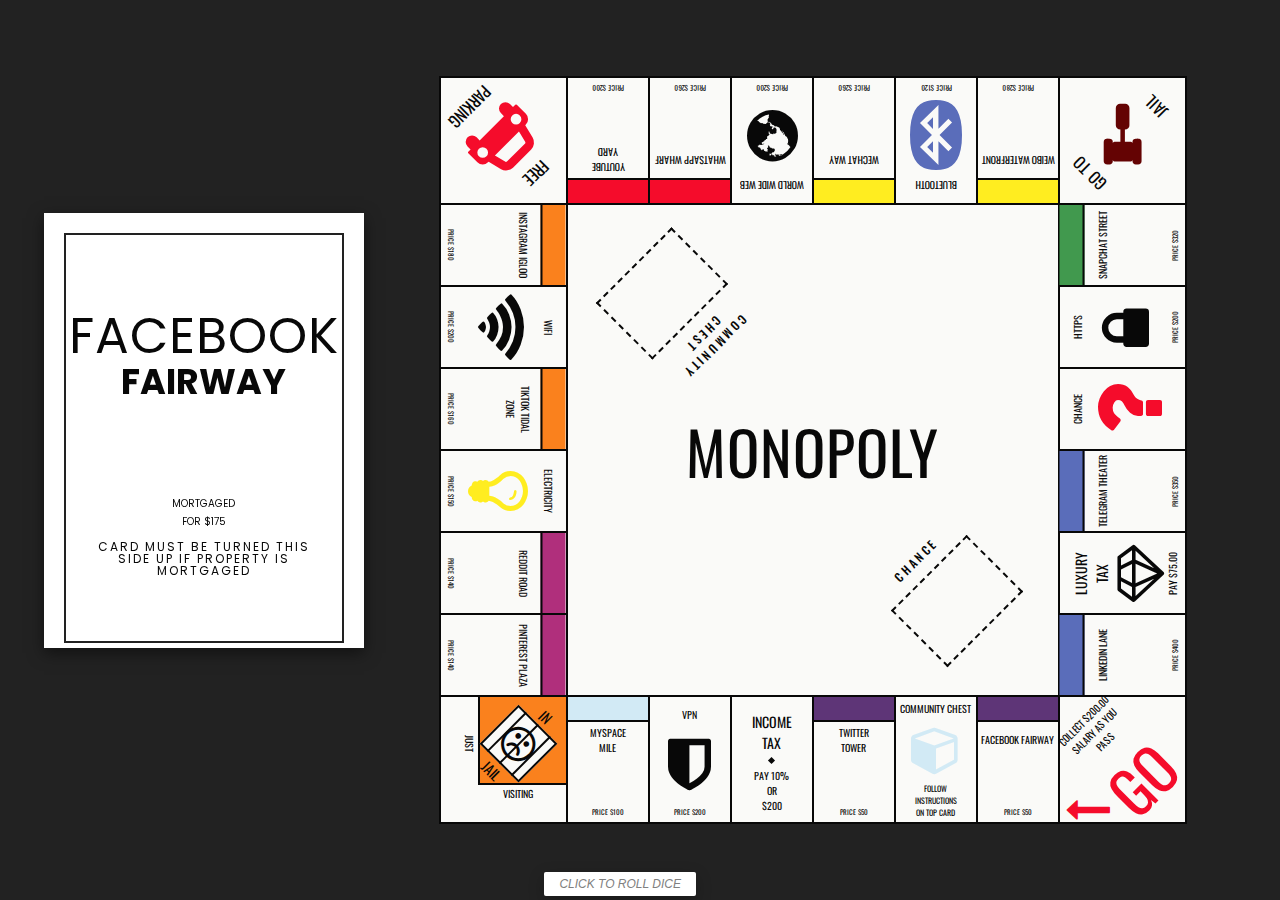
==== board.html @ ad87d606 "Initial commit" ====
<!DOCTYPE html>
<html>
	<head>
		<link rel="stylesheet" href="boardStyle.css">
		<link rel="stylesheet" href="https://cdnjs.cloudflare.com/ajax/libs/font-awesome/4.7.0/css/font-awesome.min.css">
		<link href="https://fonts.googleapis.com/css2?family=Oswald:wght@200;300;400;500;600;700&family=Poppins:ital,wght@0,100;0,200;0,300;0,400;0,500;0,600;0,700;0,800;0,900;1,100;1,200;1,300;1,400;1,500;1,600;1,700;1,800;1,900&display=swap" rel="stylesheet">
	</head>

	<body>
		<title>Find the Murder</title>
		<div class="wrapper">
			<div class="cardWrapper">
			  <div class="rotate">
				<div class="back">
				  <div class="background">
					<div class="headerWrapper">
					  <div class="title" id="location">Facebook</div>
					  <div class="subtitle" id="locationSub">Fairway</div>
					</div>
					<div class="bodyWrapper">
					  <div class="mortgagedWrapper" id="mortgage">
						Mortgaged </br>for $175
					  </div>
					  <div class="description">card must be turned this side up if property is mortgaged</div>
					</div>
				  </div>
				</div>
				<div class="front">
				  <div class="background">
					<div class="headerWrapper" id="propertyColor">
					  <div class="title">title deed</div>
					  <div class="avenue" id="backTitle">Facebook Fairway</div>
					</div>
		  
					<div class="bodyWrapper">
					  <div class="rent">Rent $35.</div>
					  <div class="priceWrapper">
						<div>With 1 House</div>
						<div><span class="sign">$</span>175.</div>
					  </div>
					  <div class="priceWrapper">
						<div>With 2 Houses</div>
						<div>500.</div>
					  </div>
					  <div class="priceWrapper">
						<div>With 3 Houses</div>
						<div>1100.</div>
					  </div>
					  <div class="priceWrapper">
						<div>With 4 Houses</div>
						<div>1300.</div>
					  </div>
		  
					  <div class="descriptionWrapper">
						<div>With HOTEL $1500.</div>
						<div>With Skyscraper $2500.</div>
						<div class="description morgage">Morgage Value $175.</div>
						<div>Houses cost $200. each</div>
						<div>Hotels, $200. plus houses</div>
						<div>Skyscraper, $200. plus 1 hotel</div>
						<h6>Feel free to explore the social media pages</h6>

						<div>
							<a id="buyLink" href="https://www.facebook.com/permalink.php?story_fbid=111141254890029&id=100079824657297" target="_blank" class="button1" style="left: 20%; right: 50%; bottom: 10px;">Buy Property</a>
							<a id="noBuyLink" href="https://www.facebook.com/permalink.php?story_fbid=111141924889962&id=100079824657297" target="_blank" class="button1" style="right: 20%; left: 50%; bottom: 10px;">No Thanks</a>

						</div>
					  </div>
		  
					  <div class="note">
						TRIPp, or DOUBLED if all but one lot is owned.
					  </div>
					  <div class="note">
						2005 Hasbro. 44167-C2
					  </div>
					</div>
				  </div>
				</div>
			  </div>
			</div>
		  </div>
		<div class="table">
			<div class="board">
				<div class="center">
 					<div class="community-chest-deck">
						<h3 class="label">Community Chest</h2>
						<div class="deck"></div>
					</div> 
					<h1 class="title">MONOPOLY</h1>
					<script>
						var answerArray = new Array("Facebook", "Twitter", "MySpace", "Pinterest", "Reddit", "TikTok", "Instagram", "YouTube", "WhatsApp", "WeChat", "WEIBO", "Snapchat", "Telegram", "LinkedIn")
						var locationSubArr = new Array("Fairway", "Tower", "Mile", "Plaza", "Road", "Tidal Zone", "Igloo", "Yard", "Wharf", "Way", "Waterfront", "Street", "Theater", "Lane")
						var mortgage = new Array("30", "30", "60", "60", "90", "90", "110", "120", "140", "140", "150", "160", "175", "200")
						var buyLinkArr = new Array("https://www.facebook.com/permalink.php?story_fbid=111141254890029&id=100079824657297", "https://twitter.com/JasonQi64515393/status/1510691680063787008", "nothing.html", "https://www.pinterest.com/pin/1067916130363019549/", "https://www.reddit.com/user/Jobbobblog/comments/twwssm/sold/", "https://vm.tiktok.com/TTPd9R9DKY/", "https://www.instagram.com/p/Cb5inePunsU/", "https://youtu.be/Qq6EJqcO_Ns", "https://docs.google.com/document/d/173dwbsPFFeawbXZW7GUZoRz0TFBOH7gBaZmAOJV4Ung/edit", "nothing.html", "nothing.html", "https://docs.google.com/document/d/1362u4XYuBTiQSiqgoyxr89b2WPdYop6fzbt4q4viEDY/edit?usp=sharing", "nothing.html", "nothing.html")
						var noBuyLink = new Array("https://www.facebook.com/permalink.php?story_fbid=111141924889962&id=100079824657297", "https://twitter.com/JasonQi64515393/status/1510692173108461574", "nothing.html", "https://www.pinterest.com/pin/1067916130363019574/", "https://www.reddit.com/user/Jobbobblog/comments/twwuzn/_/", "https://vm.tiktok.com/ZTd9RQPcg/", "https://www.instagram.com/p/Cb5inePunsU/", "https://www.youtube.com/watch?v=dQw4w9WgXcQ", "https://docs.google.com/document/d/16kl4WDuyHXvf3ma5cfybR7GqnOfU9X4PTcodmQO7wtg/edit", "nothing.html", "nothing.html", "https://docs.google.com/document/d/160B71NVLL4TAqnRKG1YSIIguW_MspleIfD5xtCJWXiA/edit?usp=sharing", "nothing.html", "nothing.html")
						var colorArr = new Array("#5e3577", "#5e3577", "#d2eaf5", "#b02f7c", "#b02f7c", "#fa811d", "#fa811d", "#f50c2b", "#f50c2b", "#ffed20", "#ffed20", "#41994e", "#5a6dba", "#5a6dba")

						
						function myFunction() {
						  document.getElementById("location").innerHTML = answerArray[Math.floor(Math.random() * answerArray.length)];
						  let index = answerArray.indexOf(document.getElementById("location").innerHTML);
						  document.getElementById("locationSub").innerHTML = locationSubArr[index];
						  document.getElementById("mortgage").innerHTML = "Mortgaged for $" + mortgage[index];
						  document.getElementById("backTitle").innerHTML = document.getElementById("location").innerHTML + " " + document.getElementById("locationSub").innerHTML;
						  document.getElementById("buyLink").href = buyLinkArr[index];
						  document.getElementById("noBuyLink").href = noBuyLink[index];
						  document.getElementById("propertyColor").style.backgroundColor = colorArr[index];
						}
						</script>
					<a class="button1" onclick="myFunction()">Click to Roll Dice</a>					
 					<div class="chance-deck">
						<h3 class="label">Chance</h2>
						<div class="deck"></div>
					</div> 
				</div>
				
			<!-- Bottom row-->
				<div class="space corner go">
					<div class="container">
						<div class="instructions">Collect $200.00 salary as you pass</div>
						<div class="go-word">go</div>
					</div>
					<div class="arrow fa fa-long-arrow-left"></div>
				</div>

				<div class="row horizontal-row bottom-row">
					<div class="space property">
						<div class="container">
							<div class="color-bar light-blue"></div>
							<div class="name">Myspace Mile</div>
							<div class="price">Price $100</div>
						</div>
					</div>
					<div class="space railroad">
						<div class="container">
							<div class="name">VPN</div>
							<i class="drawing fa fa-shield"></i>
							<div class="price">Price $200</div>
						</div>
					</div>
					<div class="space fee income-tax">
						<div class="container">
							<div class="name">Income Tax</div>
							<div class="diamond"></div>
							<div class="instructions">Pay 10%<br>or<br>$200</div>
						</div>
					</div>
					<div class="space property">
						<div class="container">
							<div class="color-bar dark-purple"></div>
							<div class="name">Twitter Tower</div>
							<div class="price">Price $50</div>
						</div>
					</div>
					<div class="space community-chest">
						<div class="container">
							<div class="name long-name">Community Chest</div>
							<i class="drawing fa fa-cube"></i>
							<div class="instructions">Follow instructions on top card</div>
						</div>
					</div>
					<div class="space property">
						<div class="container">
							<div class="color-bar dark-purple"></div>
							<div class="name long-name">Facebook Fairway</div>
							<div class="price">Price $50</div>
						</div>
					</div>
				</div>

				<div class="space corner jail">
					<div class="just">Just</div>
					<div class="drawing">
						<div class="container">
							<div class="name">In</div>
							<div class="window">
								<div class="bar"></div>
								<div class="bar"></div>
								<div class="bar"></div>
								<i class="person fa fa-frown-o"></i>
							</div>
							<div class="name">Jail</div>
						</div>
					</div>
					<div class="visiting">Visiting</div>
				</div>
				<div class="row vertical-row left-row">
					<div class="space property">
						<div class="container">
							<div class="color-bar orange"></div>
							<div class="name long-name">Instagram Igloo</div>
							<div class="price">Price $180</div>
						</div>
					</div>
					<div class="space railroad">
						<div class="container">
							<div class="name">WiFi</div>
							<i class="drawing fa fa-wifi"></i>
							<div class="price">Price $200</div>
						</div>
					</div>
					<div class="space property">
						<div class="container">
							<div class="color-bar orange"></div>
							<div class="name three-line-name"> Tiktok Tidal Zone</div>
							<div class="price">Price $160</div>
						</div>
					</div>
					<div class="space utility electric-company">
						<div class="container">
							<div class="name long-name">Electricity</div>
							<i class="drawing fa fa-lightbulb-o"></i>
							<div class="price">Price $150</div>
						</div>
					</div>
					<div class="space property">
						<div class="container">
							<div class="color-bar purple"></div>
							<div class="name">Reddit Road</div>
							<div class="price">Price $140</div>
						</div>
					</div>
					<div class="space property">
						<div class="container">
							<div class="color-bar purple"></div>
							<div class="name long-name">Pinterest Plaza</div>
							<div class="price">Price $140</div>
						</div>
					</div>
				</div>

				<div class="space corner free-parking">
					<div class="container">
						<div class="name">Free</div>
						<i class="drawing fa fa-car"></i>
						<div class="name">Parking</div>
					</div>
				</div>

				<div class="row horizontal-row top-row">
					<div class="space property">
						<div class="container">
							<div class="color-bar red"></div>
							<div class="name">Youtube Yard</div>
							<div class="price">Price $200</div>
						</div>
					</div>
					<div class="space property">
						<div class="container">
							<div class="color-bar red"></div>
							<div class="name long-name">Whatsapp Wharf</div>
							<div class="price">Price $260</div>
						</div>
					</div>
					<div class="space railroad">
						<div class="container">
							<div class="name long-name">World Wide Web</div>
							<i class="drawing fa fa-globe"></i>
							<div class="price">Price $200</div>
						</div>
					</div>
					<div class="space property">
						<div class="container">
							<div class="color-bar yellow"></div>
							<div class="name">WeChat Way</div>
							<div class="price">Price $260</div>
						</div>
					</div>
					<div class="space utility waterworks">
						<div class="container">
							<div class="name long-name">Bluetooth</div>
							<i class="drawing fa fa-bluetooth"></i>
							<div class="price">Price $120</div>
						</div>
					</div>
					<div class="space property">
						<div class="container">
							<div class="color-bar yellow"></div>
							<div class="name long-name">Weibo Waterfront</div>
							<div class="price">Price $280</div>
						</div>
					</div>
				</div>

				<div class="space corner go-to-jail">
					<div class="container">
						<div class="name">Go To</div>
						<i class="drawing fa fa-gavel"></i>
						<div class="name">Jail</div>
					</div>
				</div>
				<div class="row vertical-row right-row">
					<div class="space property">
						<div class="container">
							<div class="color-bar green"></div>
							<div class="name long-name">Snapchat Street</div>
							<div class="price">Price $320</div>
						</div>
					</div>
					<div class="space railroad">
						<div class="container">
							<div class="name">HTTPS</div>
							<i class="drawing fa fa-lock"></i>
							<div class="price">Price $200</div>
						</div>
					</div>
					<div class="space chance">
						<div class="container">
							<div class="name">Chance</div>
							<i class="drawing fa fa-question"></i>
						</div>
					</div>
					<div class="space property">
						<div class="container">
							<div class="color-bar dark-blue"></div>
							<div class="name long-name">Telegram Theater</div>
							<div class="price">Price $350</div>
						</div>
					</div>
					<div class="space fee luxury-tax">
						<div class="container">
							<div class="name">Luxury Tax</div>
							<div class="drawing fa fa-diamond"></div>
							<div class="instructions">Pay $75.00</div>
						</div>
					</div>
					<div class="space property">
						<div class="container">
							<div class="color-bar dark-blue"></div>
							<div class="name long-name">LinkedIn Lane</div>
							<div class="price">Price $400</div>
						</div>
					</div>
				</div>
			</div>
		</div>
	</body>
</html>
---- boardStyle.css ----
* {
  box-sizing: border-box;
}

body {
  margin: 0;
  /* background-image: url("https://i.pinimg.com/originals/a4/73/cd/a473cda6c0a58d9b2e2bc2292d16c334.jpg"); */
  background-position: center;
  background-repeat: repeat;
  background-size: 100px;
  font-family: "Oswald", sans-serif;
  font-weight: 400;
  font-size: 10px;
  color: #080808;
  text-transform: uppercase;
}

h1,
h2,
h3,
h4,
h5,
h6 {
  margin: 0;
}

.dark-purple {
  background: #5e3577;
}

.light-blue {
  background: #d2eaf5;
}

.purple {
  background: #b02f7c;
}

.orange {
  background: #fa811d;
}

.red {
  background: #f50c2b;
}

.yellow {
  background: #ffed20;
}

.green {
  background: #41994e;
}

.dark-blue {
  background: #5a6dba;
}

.table {
  padding-left: 50px;
  padding-right: 50px;
}

.board {
  display: grid;
  grid-template-columns: 125px repeat(6, 80px) 125px;
  grid-template-rows: 125px repeat(6, 80px) 125px;
  grid-gap: 2px;
  margin: 50px auto;
  width: 748px;
  height: 748px;
  background: #080808;
  border: 2px solid #080808;
}

.center {
  grid-column: 2/8;
  grid-row: 2/8;
  background: #fafaf8;
  display: grid;
  grid-template-columns: repeat(7, 1fr);
  grid-template-rows: repeat(7, 1fr);
  justify-items: center;
  align-items: center;
}

.title {
  grid-column: 1/9;
  grid-row: 4;
  font-size: 60px;
  font-weight: 400;
  letter-spacing: 1px;
}

.roller {
  grid-column: 1/12;
  grid-row: 4;
  font-size: 10px;
  font-weight: 20;
  letter-spacing: 1px;
}

.community-chest-deck {
  grid-column: 2/4;
  grid-row: 2/4;
  transform: rotate(135deg);
  margin-bottom: 60px;
  margin-right: 60px;
}

.chance-deck {
  grid-column: 5/7;
  grid-row: 5/7;
  transform: rotate(315deg);
  margin-top: 60px;
  margin-left: 60px;
}

.label {
  text-align: center;
  font-weight: 500;
  letter-spacing: 3px;
  padding-bottom: 10px;
}

.deck {
  border: 2px dashed #080808;
  width: 107px;
  height: 80px;
}

.row {
  display: grid;
  grid-gap: 2px;
}

.horizontal-row {
  grid-template-columns: repeat(9, 80px);
  grid-template-rows: 125px;
}

.vertical-row {
  grid-template-columns: 125px;
  grid-template-rows: repeat(9, 80px);
}
.vertical-row .container {
  top: 50%;
  left: 50%;
}

.bottom-row {
  grid-column: 2/8;
  grid-row: 8;
}

.left-row {
  grid-column: 1;
  grid-row: 2/8;
}
.left-row .container {
  transform: translate(-50%, -50%) rotate(90deg);
}

.top-row {
  grid-column: 2/11;
  grid-row: 1;
}
.top-row .container {
  transform: rotate(180deg);
}

.right-row {
  grid-column: 8;
  grid-row: 2/8;
}
.right-row .container {
  transform: translate(-50%, -50%) rotate(270deg);
}

.space {
  background: #fafaf8;
  text-align: center;
}
.space .container {
  display: flex;
  flex-direction: column;
  justify-content: space-between;
  position: relative;
  transform-origin: center;
  height: 125px;
  width: 80px;
}
.space .name,
.space .instructions {
  padding-left: 15px;
  padding-right: 15px;
}
.space .price {
  font-size: 7px;
  font-weight: 400;
  padding-bottom: 5px;
}

.corner .container {
  justify-content: space-around;
  height: 100%;
  width: 100%;
}
.corner .name {
  padding: 0;
}

.property .color-bar {
  height: 25px;
  border-bottom: 2px solid #080808;
}
.property .name {
  padding-bottom: 50px;
}

.railroad .name {
  padding-top: 10px;
}
.railroad .drawing {
  font-size: 60px;
  color: #080808;
}

.utility .name {
  padding-top: 10px;
}
.utility .drawing {
  font-size: 70px;
}

.fee .name {
  padding-top: 10px;
  font-size: 14px;
}
.fee .instructions {
  font-size: 10px;
}

.go {
  grid-column: 8;
  grid-row: 8;
  position: relative;
}
.go .container {
  justify-content: flex-start;
  transform: rotate(315deg);
}
.go .instructions {
  padding: 0 30px;
}
.go .go-word {
  font-size: 60px;
  color: #f50c2b;
}
.go .arrow {
  font-size: 45px;
  color: #f50c2b;
  position: absolute;
  bottom: -10px;
  left: 5px;
}

.jail {
  grid-column: 1;
  grid-row: 8/9;
  display: grid;
  grid-template-columns: repeat(10, 12.5px);
  grid-template-rows: repeat(10, 12.5px);
  justify-content: center;
  align-items: center;
}
.jail .drawing {
  grid-column: 4/11;
  grid-row: 1/8;
  width: 87.5px;
  height: 87.5px;
  background: #fa811d;
  border-bottom: 2px solid #080808;
  border-left: 2px solid #080808;
}
.jail .just {
  grid-column: 3;
  grid-row: 4;
  transform: rotate(90deg);
  padding-top: 5px;
}
.jail .visiting {
  grid-column: 6;
  grid-row: 8;
  padding-top: 5px;
}
.jail .container {
  align-items: center;
  transform: rotate(45deg);
}
.jail .name {
  font-size: 14px;
}
.jail .window {
  display: flex;
  justify-content: space-around;
  align-items: center;
  position: relative;
  width: 55px;
  height: 55px;
  background: #fafaf8;
  border: 2px solid #080808;
}
.jail .person {
  position: absolute;
  transform: translate(-50%, -50%);
  top: 50%;
  left: 50%;
  font-size: 40px;
}
.jail .bar {
  height: 55px;
  width: 2px;
  background: #080808;
}

.free-parking {
  grid-column: 1;
  grid-row: 1/2;
}
.free-parking .container {
  justify-content: center;
  transform: rotate(135deg);
}
.free-parking .name {
  font-size: 16px;
}
.free-parking .drawing {
  font-size: 60px;
  color: #f50c2b;
  padding-top: 5px;
  padding-bottom: 5px;
}

.go-to-jail {
  grid-column: 8;
  grid-row: 1/1;
}
.go-to-jail .container {
  justify-content: center;
  transform: rotate(225deg);
}
.go-to-jail .name {
  font-size: 16px;
}
.go-to-jail .drawing {
  font-size: 60px;
  color: #640303;
  padding-top: 5px;
  padding-bottom: 5px;
}

.chance .container {
  justify-content: center;
}
.chance .drawing {
  font-size: 90px;
  color: #f50c2b;
}
.chance .blue {
  color: #5a6dba;
}

.community-chest .container {
  justify-content: space-around;
}
.community-chest .drawing {
  font-size: 50px;
  color: #d2eaf5;
}
.community-chest .instructions {
  font-size: 8px;
}

.electric-company .drawing {
  color: #ffed20;
}

.waterworks .drawing {
  color: #5a6dba;
}

.income-tax .container {
  justify-content: center;
  align-items: center;
}
.income-tax .name {
  padding-bottom: 5px;
}
.income-tax .diamond {
  width: 5px;
  height: 5px;
  background: #080808;
  transform: rotate(45deg);
  display: inline-block;
}
.income-tax .instructions {
  padding-top: 5px;
  padding-bottom: 5px;
}

.luxury-tax .drawing {
  font-size: 50px;
}
.luxury-tax .instructions {
  padding-bottom: 5px;
}

.long-name {
  padding-left: 0 !important;
  padding-right: 0 !important;
}

.three-line-name {
  position: relative;
  top: 5px;
}
body {
  position: relative;
  margin: 0;
  padding: 0;
  height: 100vh;
  display: flex;
  align-items: center;
  justify-content: center;
  background-color: #222;
  overflow: hidden;
}
body .wrapper {
  position: relative;
  height: 475px;
  width: 345px;
  display: flex;
  align-items: center;
  justify-content: center;
}
body .wrapper .cardWrapper {
  display: flex;
  flex-direction: column;
  perspective: 500px;
  cursor: pointer;
  width: 100%;
  height: 100%;
}
body .wrapper .cardWrapper:hover .rotate {
  transform: rotateY(180deg) translate3d(0, 0, 0);
  box-shadow: 5px -10px 15px 0 rgba(0, 0, 0, 0.5);
}
body .wrapper .cardWrapper .rotate {
  position: relative;
  width: 100%;
  height: 100%;
  transform-style: preserve-3d;
  transition: all 1s ease-in-out;
  perspective: 1000px;
}
body .wrapper .cardWrapper .rotate .front,
body .wrapper .cardWrapper .rotate .back {
  position: absolute;
  height: 435px;
  padding: 20px;
  background-color: white;
  box-shadow: 0 5px 15px 0 rgba(0, 0, 0, 0.5);
  overflow: hidden;
  font-family: "Poppins", sans-serif;
  backface-visibility: hidden;
}
body .wrapper .cardWrapper .rotate .front {
  z-index: 1;
  transform: rotateY(180deg);
}
body .wrapper .cardWrapper .rotate .front .background {
  width: 280px;
  padding: 10px;
  border: 2px solid #222;
}
body .wrapper .cardWrapper .rotate .front .background .headerWrapper {
  text-align: center;
  background-color: #1a51b3;
  color: white;
  border: 3px solid #222;
  text-transform: uppercase;
  padding: 20px 5px 5px;
  font-weight: bold;
}
body .wrapper .cardWrapper .rotate .front .background .headerWrapper .title {
  font-size: 10px;
  letter-spacing: 3px;
  line-height: 8px;
}
body .wrapper .cardWrapper .rotate .front .background .headerWrapper .avenue {
  font-size: 24px;
}
body .wrapper .cardWrapper .rotate .front .background .bodyWrapper {
  font-size: 15px;
}
body .wrapper .cardWrapper .rotate .front .background .bodyWrapper .rent {
  padding-top: 5px;
  text-align: center;
  font-weight: light;
}
body .wrapper .cardWrapper .rotate .front .background .bodyWrapper .priceWrapper {
  display: flex;
  align-items: center;
  justify-content: space-between;
  padding-left: 11px;
}
body .wrapper .cardWrapper .rotate .front .background .bodyWrapper .priceWrapper .sign {
  padding-right: 30px;
}
body .wrapper .cardWrapper .rotate .front .background .bodyWrapper .descriptionWrapper {
  padding-bottom: 10px;
  text-align: center;
}
body .wrapper .cardWrapper .rotate .front .background .bodyWrapper .descriptionWrapper .morgage {
  padding-top: 5px;
}
body .wrapper .cardWrapper .rotate .front .background .bodyWrapper .note {
  padding: 0 10px;
  font-size: 10px;
  font-weight: lighter;
  text-align: center;
  color: white;
}
body .wrapper .cardWrapper .rotate .back {
  z-index: 2;
  transform: rotateY(0deg);
}
body .wrapper .cardWrapper .rotate .back .background {
  display: flex;
  flex-direction: column;
  align-items: center;
  justify-content: space-around;
  width: 280px;
  padding: 10px;
  border: 2px solid #222;
  height: 410px;
  text-align: center;
  text-transform: uppercase;
}
body .wrapper .cardWrapper .rotate .back .background .headerWrapper {
  font-weight: bolder;
}
body .wrapper .cardWrapper .rotate .back .background .headerWrapper .title {
  font-size: 50px;
}
body .wrapper .cardWrapper .rotate .back .background .headerWrapper .subtitle {
  font-size: 35px;
  line-height: 15px;
}
body .wrapper .cardWrapper .rotate .back .background .bodyWrapper {
  padding: 0 10px;
}
body .wrapper .cardWrapper .rotate .back .background .bodyWrapper .mortgagedWrapper {
  padding-bottom: 10px;
  line-height: 18px;
}
body .wrapper .cardWrapper .rotate .back .background .bodyWrapper .description {
  letter-spacing: 2px;
  font-size: 12px;
  line-height: 12px;
}
body a {
  font-family: "Lucida Sans Unicode", "Lucida Grande", sans-serif;
  position: absolute;
  left: calc(50% - 96px);
  bottom: 0;
  font-style: italic;
  font-size: 12px;
  color: #212121;
  background-color: white;
  padding: 10px 20px;
  border-radius: 5px 5px 0 0;
  box-shadow: 0 5px 15px 0 rgba(0, 0, 0, 0.25);
}
a.button1{
  display:inline-block;
  padding:0.35em 1.2em;
  border:0.1em solid #FFFFFF;
  margin:0 0.3em 0.3em 0;
  border-radius:0.12em;
  box-sizing: border-box;
  text-decoration:none;
  font-family:'Roboto',sans-serif;
  font-weight:300;
  color:grey;
  text-align:center;
  transition: all 0.2s;
  }
  a.button1:hover{
  color:#000000;
  background-color:#FFFFFF;
  }
  @media all and (max-width:30em){
  a.button1{
  display:block;
  margin:0.4em auto;
  }
  }
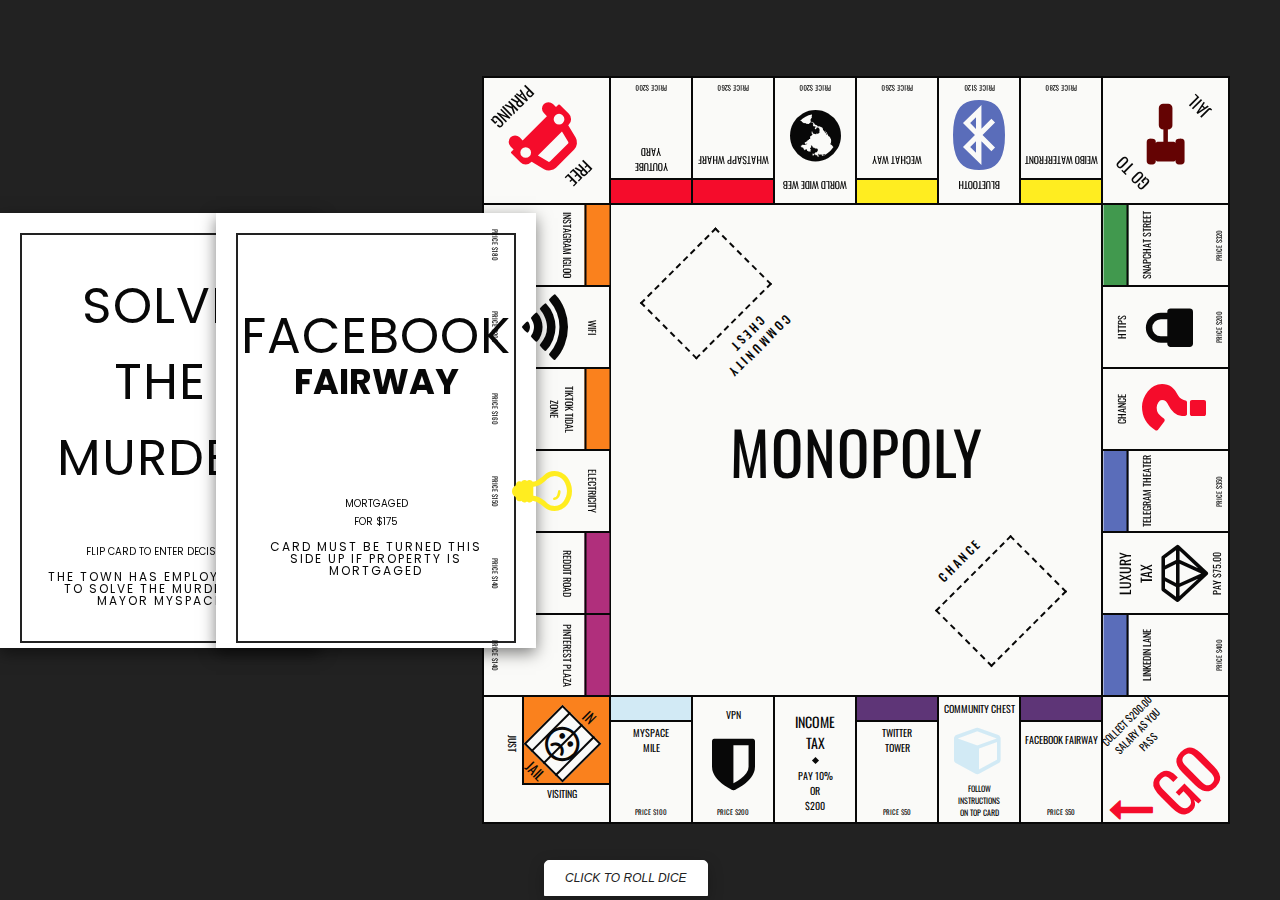
==== commit 87e6c18d: "3 commit" ====
--- a/board.html
+++ b/board.html
@@ -7,7 +7,55 @@
 	</head>
 
 	<body>
-		<title>Find the Murder</title>
+		<title>Find the Murderer</title>
+		<div class="wrapper">
+			<div class="cardWrapper">
+			  <div class="rotate">
+				<div class="back">
+				  <div class="background">
+					<div class="headerWrapper">
+					  <div class="title"> Solve the Murder</div>
+					</div>
+					<div class="bodyWrapper">
+					  <div class="mortgagedWrapper">
+						Flip Card to Enter Decision
+					  </div>
+					  <div class="description">The town has employed you to solve the murder of mayor myspace</div>
+					</div>
+				  </div>
+				</div>
+				<div class="front">
+				  <div class="background">
+					<div class="headerWrapper">
+					  <div class="title">The Murder of Mayor MySpace</div>
+					  <div class="avenue" >Suspects</div>
+					</div>
+					<h2>Deduce and select the murderer of mayor myspace</h2>
+		  
+					<div class="bodyWrapper">
+						<ul style="font-size: smaller;">
+							<li><a href="wrong.html" target="_blank">@therealrobjohnson</a></li>
+							<li><a href="wrong.html" target="_blank">Susie Que</a></li>
+							<li><a href="right.html" target="_blank">influencerPenguin</a></li>
+							<li><a href="wrong.html" target="_blank">Donny_1984</a></li>
+							<li><a href="wrong.html" target="_blank">George_photographer</a></li>
+							<li><a href="wrong.html" target="_blank">Jobbob</a></li>
+							<li><a href="wrong.html" target="_blank">mayor myspacefanpage</a></li>
+							<li><a href="wrong.html" target="_blank">Xx.minecraftwinnergmr798213.xX</a></li>
+						</ul>
+					  </div>
+		  
+					  <div class="descriptionWrapper">
+						
+					  </div>
+		  
+			
+					</div>
+				  </div>
+				</div>
+			  </div>
+			
+		</div>
 		<div class="wrapper">
 			<div class="cardWrapper">
 			  <div class="rotate">
@@ -57,7 +105,6 @@
 						<div class="description morgage">Morgage Value $175.</div>
 						<div>Houses cost $200. each</div>
 						<div>Hotels, $200. plus houses</div>
-						<div>Skyscraper, $200. plus 1 hotel</div>
 						<h6>Feel free to explore the social media pages</h6>
 
 						<div>
@@ -107,7 +154,7 @@
 						  document.getElementById("propertyColor").style.backgroundColor = colorArr[index];
 						}
 						</script>
-					<a class="button1" onclick="myFunction()">Click to Roll Dice</a>					
+					<a class="button1" id="buyLink" onclick="myFunction()">Click to Roll Dice</a>					
  					<div class="chance-deck">
 						<h3 class="label">Chance</h2>
 						<div class="deck"></div>
--- a/boardStyle.css
+++ b/boardStyle.css
@@ -437,6 +437,7 @@
   overflow: hidden;
 }
 body .wrapper {
+  pad: 10px;
   position: relative;
   height: 475px;
   width: 345px;
@@ -570,7 +571,21 @@
   font-size: 12px;
   line-height: 12px;
 }
-body a {
+#buyLink {
+  font-family: "Lucida Sans Unicode", "Lucida Grande", sans-serif;
+  position: absolute;
+  left: calc(50% - 96px);
+  bottom: 0;
+  font-style: italic;
+  font-size: 12px;
+  color: #212121;
+  background-color: white;
+  padding: 10px 20px;
+  border-radius: 5px 5px 0 0;
+  box-shadow: 0 5px 15px 0 rgba(0, 0, 0, 0.25);
+}
+
+#noBuyLink {
   font-family: "Lucida Sans Unicode", "Lucida Grande", sans-serif;
   position: absolute;
   left: calc(50% - 96px);
